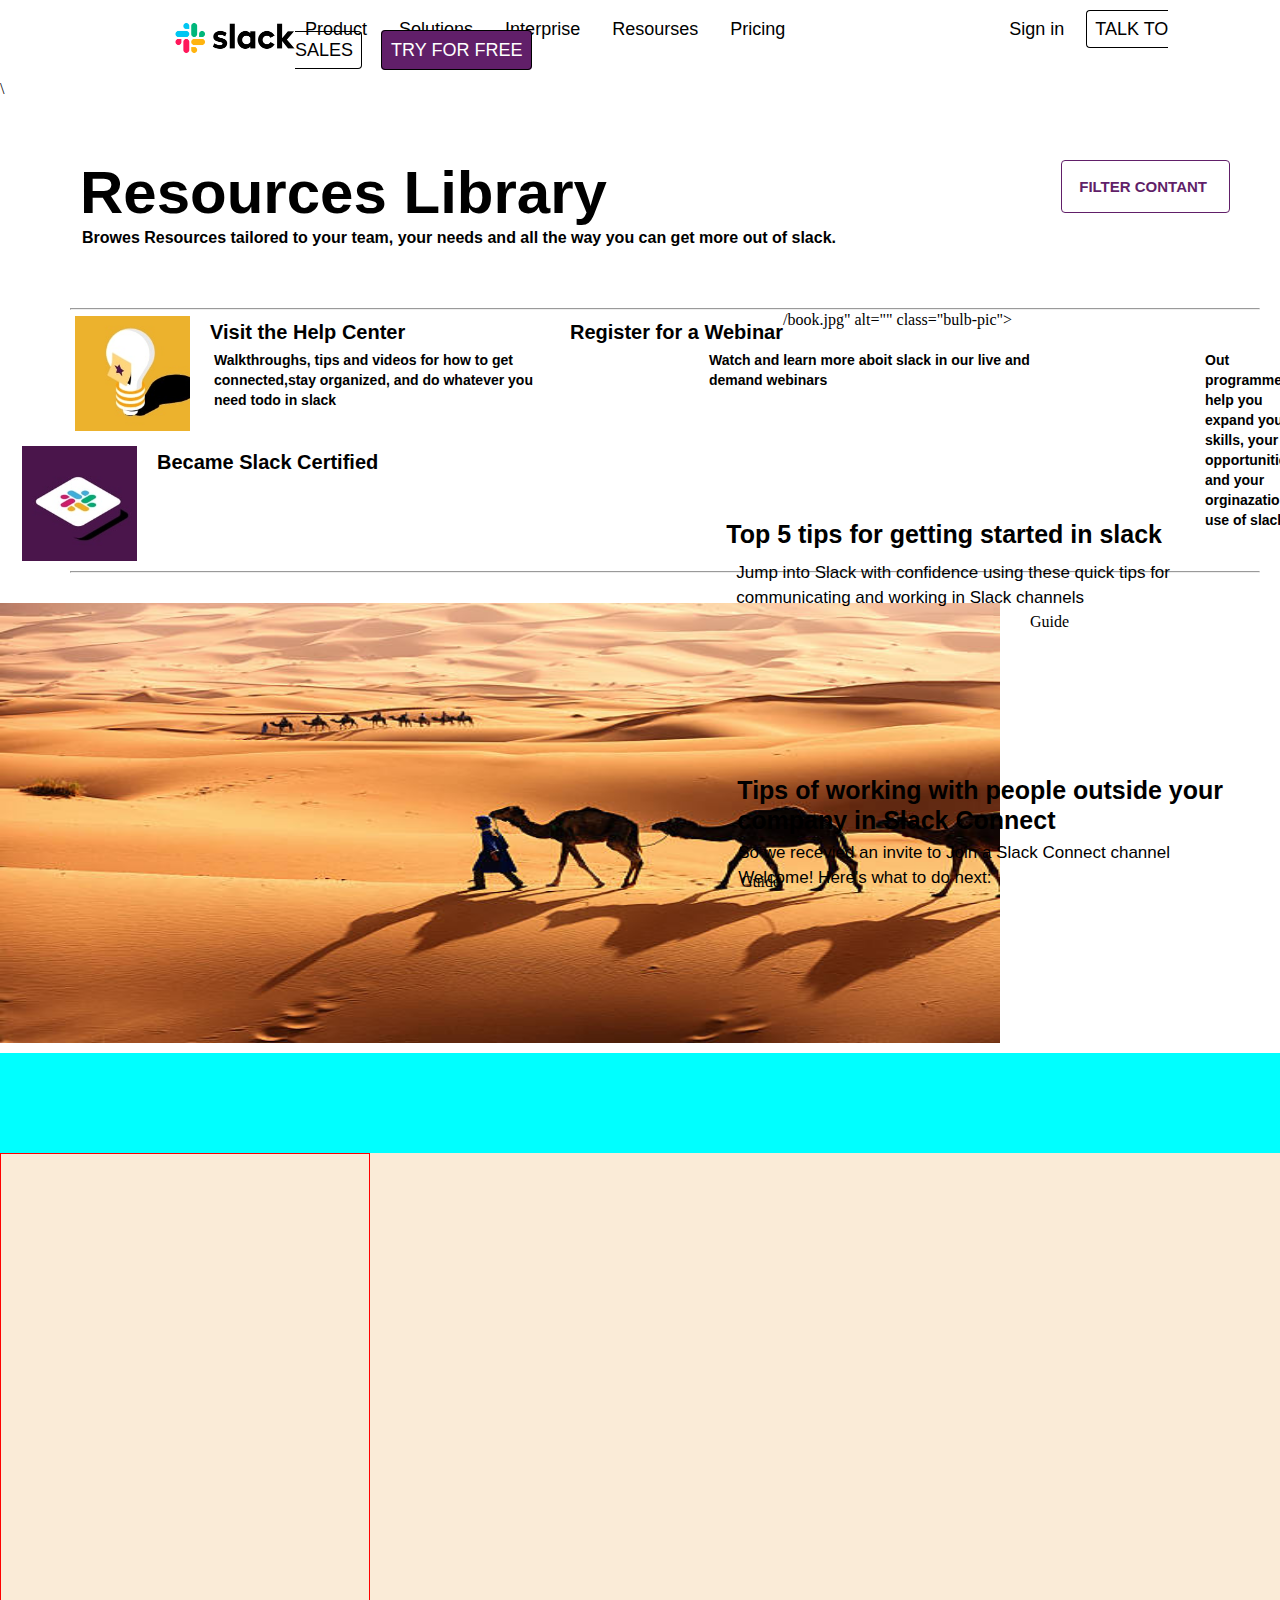
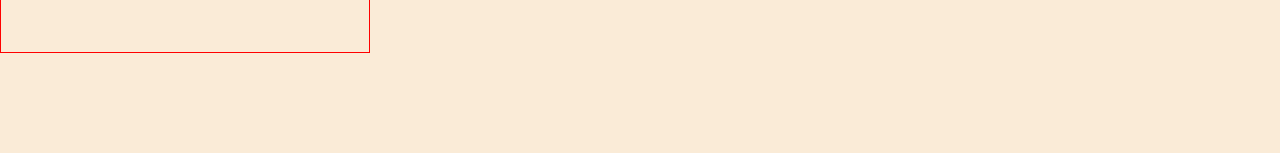
==== html/Resourcese.html @ a4df18e2 "Slack.com" ====
<!DOCTYPE html>
<head>
    <title>Resources</title>
    <link rel="stylesheet" href="../css/Resourcese.css">
</head>
<body>
    <div class="background">
        <div class="row">
            <a href="../index.html"><img src="../imags/Slack-Logo.png" alt=""></a>
            <nav class="nav-bar">
                <a href="#">Product</a>
                <a href="#">Solutions</a>
                <a href="#">Interprise</a>
                <a href="#">Resourses</a>
                <a href="#" id="pricing">Pricing</a>
                <a href="../html/Login-in.html">Sign in</a>
                <a href="#" id="talk">TALK TO SALES</a>
                <a href="#" id="free">TRY FOR FREE</a>
            </nav>
        </div> \
        <div class="library">
            <h1 id="Resources-Library">Resources Library</h1>
            <p id="Browes-Resources">Browes Resources tailored to your team, your needs and all the way you can get more out of slack.</p>
            <button class="Filter-Content">FILTER CONTANT</button>
        </div>
        <hr>
        <div class="visit-sites">
            <div class="box1">
                <img src="../imags/BUlb.jpg" alt="" class="bulb-pic">
                <h4>Visit the Help Center</h4>
                <p id="little-para">Walkthroughs, tips and videos for how to get <br> connected,stay organized, and do whatever you <br> need todo in slack</p>
            </div> /book.jpg" alt="" class="bulb-pic">
                <h4>Register for a Webinar</h4>
                <p id="little-par">Watch and learn more aboit slack in our live and <br>  demand webinars</p>
            </div>
            <div class="box3">
                <img src="../imags/certified.jpg" alt="" class="bulb-pic">
                <h4>Became Slack  Certified</h4>
                <p id="little-pa">Out programmes help you expand your skills, your <br>opportunities, and your orginazation's use of slack.</p>
            </div>
        </div>
        <hr class="hori">
        <div class="full-imag">
            <img src="../imags/Desert-evening.jpg" alt="" class="desert">
            <p class="guide">Guide</p>
            <h1 class="top">Top 5 tips for getting started in slack</h1>
            <p class="Jump-into-Slack">Jump into Slack with confidence using these quick tips for <br>communicating and working in Slack channels</p>
            <p class="guid">Guide</p>
            <h1 class="bottom">Tips of working with people outside your <br> company in Slack Connect</h1>
            <p class="slack-channel">So we recevied an invite to Join a Slack Connect channel <br> Welcome! Here's what to  do next:</p>
        </div>
        <div class="icon">
          
        </div>
        <div class="four-box">
            <div class="box4"></div>
            <div class="box5"></div>
            <div class="box6"></div>
            <div class="box7"></div>
        </div>
</body>
</html>
---- css/Resourcese.css ----
*{
    margin: 0px;
    padding: 0px;
    box-sizing: border-box;
}
@font-face {
    font-family: poppins;
    src: url(Poppins-Bold.ttf);
}
body{
    border: none;
}
/* nav-bar */
.row{
    width: 85%;
    height: 80px;
    
    margin-left: 125px;
    border-radius: 100px;
    display: flex;
    align-items: center;
    justify-content: space-between;
    color: white;
    
}
.row img{
    margin-left: 50px;
    width: 120px;
}
.row .nav-bar a{
    font-size: 18px;
    padding: 10px;
    color: black;
    text-decoration: none;
    font-family: sans-serif;
    margin-right: 8px;
}
#pricing{
    margin-right: 200px;
} 
#talk {
    border: 1px solid black;
    padding: 8px;
    margin-right: 15px;
    border-radius: 4px;
    
}
#free{
    border: 1px solid black;
    padding: 9px;
    margin-right: 15px;
    background: #611f69;
    color: white;
    margin-right: 30px;
    border-radius: 4px;
}
.library{
    width: 100%;
    height: 200px;
}   
#Resources-Library{
    font-family: Slack-Circular-Pro,"Helvetica Neue",Helvetica,"Segoe UI",Tahoma,Arial,sans-serif;
    font-size: 60px;
    padding: 60px 0px 0px 80px;
}
#Browes-Resources{
    font-family: Slack-Circular-Pro,"Helvetica Neue",Helvetica,"Segoe UI",Tahoma,Arial,sans-serif;
    padding: 2px 0px 0px 82px;
    font-weight: bold;
}
.Filter-Content{
    position: absolute;
    right: 50px;
    top: 160px;
    font-family: Slack-Circular-Pro,"Helvetica Neue",Helvetica,"Segoe UI",Tahoma,Arial,sans-serif;
    font-size: 15PX;
    color: #611f69;
    background: none;
    font-weight: bold;
    padding: 17px 22px 17px 17px;
    border-radius: 4px;
    border: 1px solid #611f69;
}
hr{
    width: 93%;
   margin: 10px 0px 0px 70px;
   color: #611f69;
}
.visit-sites{
    width: 95%;
    height: 130px;
    margin: 1px 0px 0px 70px;
}
.bulb-pic{
    width: 120px;
    padding: 5px 0px 0px 5px;
    float: left;
}
.box1{
    width: 480px;
    float: left;
    height: 130px;
    margin-left: px;
}
h4{
    float: left;
    font-family: Slack-Circular-Pro,"Helvetica Neue",Helvetica,"Segoe UI",Tahoma,Arial,sans-serif;
    padding: 10px 0px 0px 20px;
    font-size: 20px;
}
#little-para{
    position: absolute;
    top: 350px;
    left: 214px;
    font-family: Slack-Circular-Pro,"Helvetica Neue",Helvetica,"Segoe UI",Tahoma,Arial,sans-serif;
    font-size: 14px;
    line-height: 20px;
    font-weight: 550;
}
.box2{
    
    width: 480px;
    float: left;
    height: 130px;
    margin-left: 17px;
}
#little-par{
    position: absolute;
    top: 350px;
    left: 709px;
    font-family: Slack-Circular-Pro,"Helvetica Neue",Helvetica,"Segoe UI",Tahoma,Arial,sans-serif;
    font-size: 14px;
    line-height: 20px;
    font-weight: 550;
}
.box3{
    width: 480px;
    float: left;
    height: 130px;
    margin-left: 17px;
}
#little-pa{
    position: absolute;
    top: 350px;
    left: 1205px;
    font-family: Slack-Circular-Pro,"Helvetica Neue",Helvetica,"Segoe UI",Tahoma,Arial,sans-serif;
    font-size: 14px;
    line-height: 20px;
    font-weight: 550;
}
.hori{
    width: 93%;
    margin: 10px 0px 0px 70px;
    color: #611f69;
}
.full-imag{
    width: 100%;
    height: 480px;
    
}
.desert{
    width: 1000px;
    height: 470px;
    padding-top: 30px;
    float: left;
}
.guide{
    float: left;
    padding: 40px 30px;
}
.top{
    font-family: Slack-Circular-Pro,"Helvetica Neue",Helvetica,"Segoe UI",Tahoma,Arial,sans-serif;
    font-size: 25px;
    position: absolute;
    top: 520px;
    right: 118px;
}
.Jump-into-Slack{
    font-family: Slack-Circular-Pro,"Helvetica Neue",Helvetica,"Segoe UI",Tahoma,Arial,sans-serif;
    position: absolute;
    top: 560px;
    right: 110px;
    line-height: 25px;
    font-size: 17px;
}
.guid{
 position: absolute;
 right: 500px;
 padding-top: 300px;
}
.bottom{
    font-family: Slack-Circular-Pro,"Helvetica Neue",Helvetica,"Segoe UI",Tahoma,Arial,sans-serif;
    font-size: 25px;
    position: absolute;
    top: 775px;
    right: 57px;
    line-height: 30px;
}
.slack-channel{
    font-family: Slack-Circular-Pro,"Helvetica Neue",Helvetica,"Segoe UI",Tahoma,Arial,sans-serif;
    position: absolute;
    top: 840px;
    right: 110px;
    line-height: 25px;
    font-size: 17px;
}
.icon{
    width: 100%;
    height: 100px;
    background-color: aqua;
}
.four-box{
    width: 100%;
    height: 600px;
    background-color: antiquewhite;
}
.box4{
    width: 370px;
    height: 500px;
    border: 1px solid red;
}
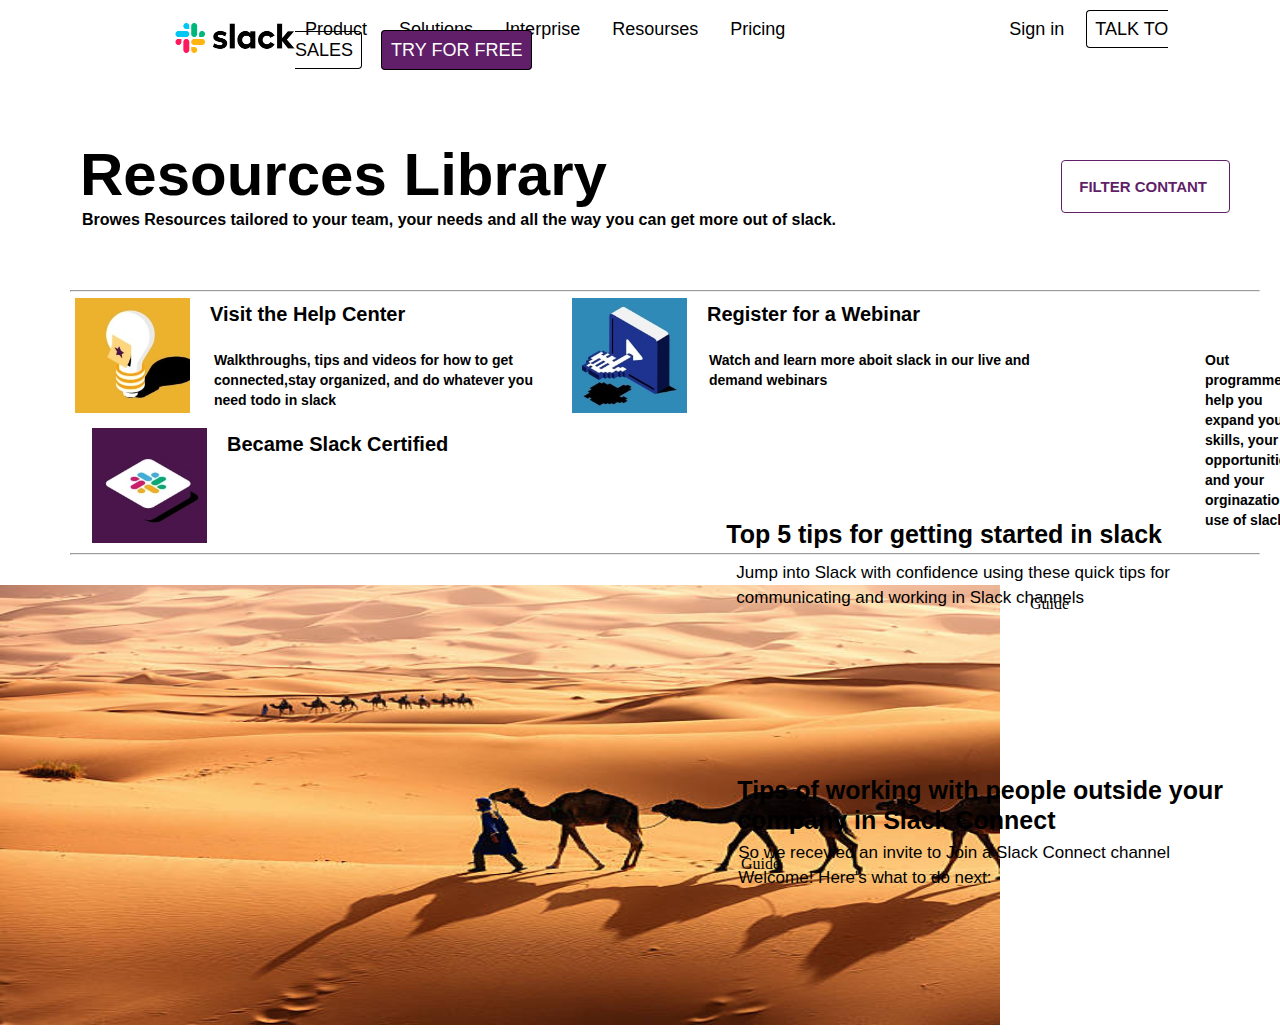
==== commit 261071d7: "slack" ====
--- a/html/Resourcese.html
+++ b/html/Resourcese.html
@@ -17,7 +17,7 @@
                 <a href="#" id="talk">TALK TO SALES</a>
                 <a href="#" id="free">TRY FOR FREE</a>
             </nav>
-        </div> \
+        </div> 
         <div class="library">
             <h1 id="Resources-Library">Resources Library</h1>
             <p id="Browes-Resources">Browes Resources tailored to your team, your needs and all the way you can get more out of slack.</p>
@@ -29,7 +29,9 @@
                 <img src="../imags/BUlb.jpg" alt="" class="bulb-pic">
                 <h4>Visit the Help Center</h4>
                 <p id="little-para">Walkthroughs, tips and videos for how to get <br> connected,stay organized, and do whatever you <br> need todo in slack</p>
-            </div> /book.jpg" alt="" class="bulb-pic">
+            </div> 
+               <div class="box2">
+                   <img src="../imags/book.jpg" alt="" class="bulb-pic">
                 <h4>Register for a Webinar</h4>
                 <p id="little-par">Watch and learn more aboit slack in our live and <br>  demand webinars</p>
             </div>
@@ -52,11 +54,6 @@
         <div class="icon">
           
         </div>
-        <div class="four-box">
-            <div class="box4"></div>
-            <div class="box5"></div>
-            <div class="box6"></div>
-            <div class="box7"></div>
-        </div>
+        
 </body>
 </html>--- a/css/Resourcese.css
+++ b/css/Resourcese.css
@@ -204,18 +204,3 @@
     line-height: 25px;
     font-size: 17px;
 }
-.icon{
-    width: 100%;
-    height: 100px;
-    background-color: aqua;
-}
-.four-box{
-    width: 100%;
-    height: 600px;
-    background-color: antiquewhite;
-}
-.box4{
-    width: 370px;
-    height: 500px;
-    border: 1px solid red;
-}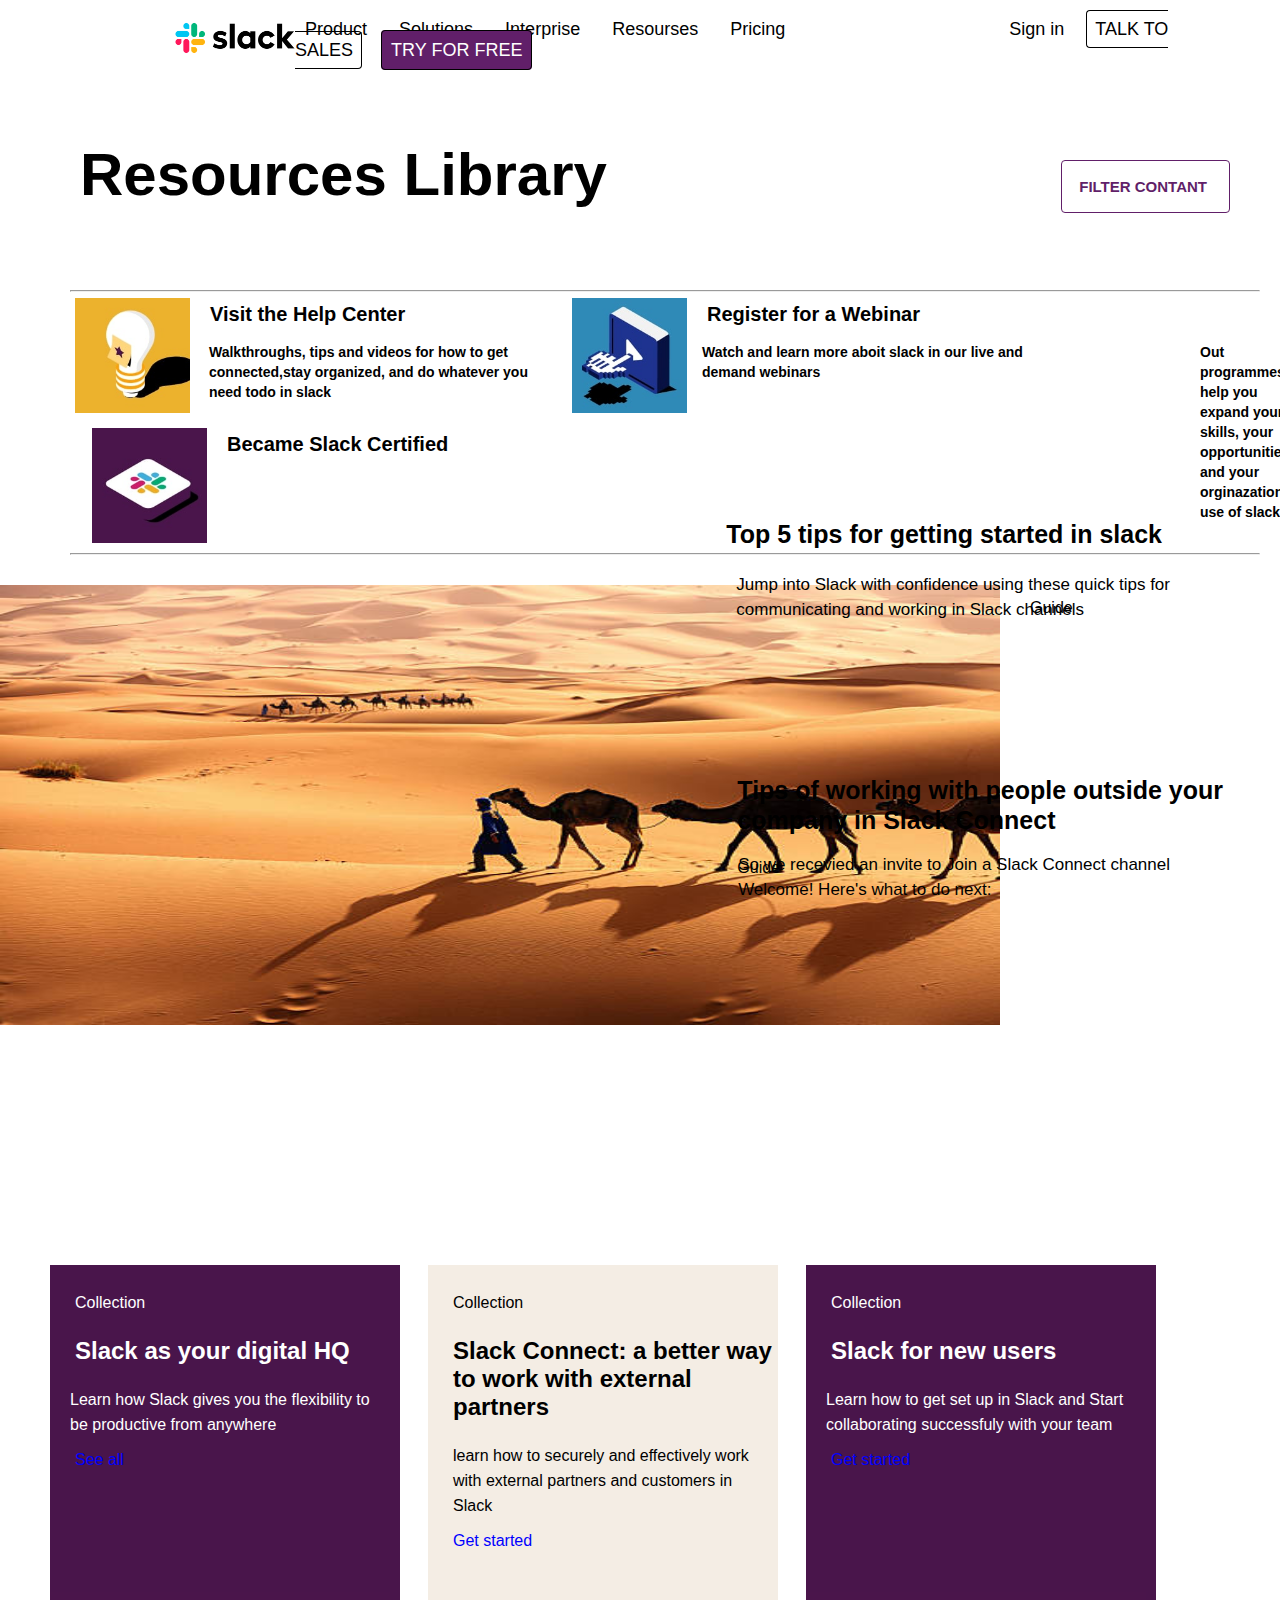
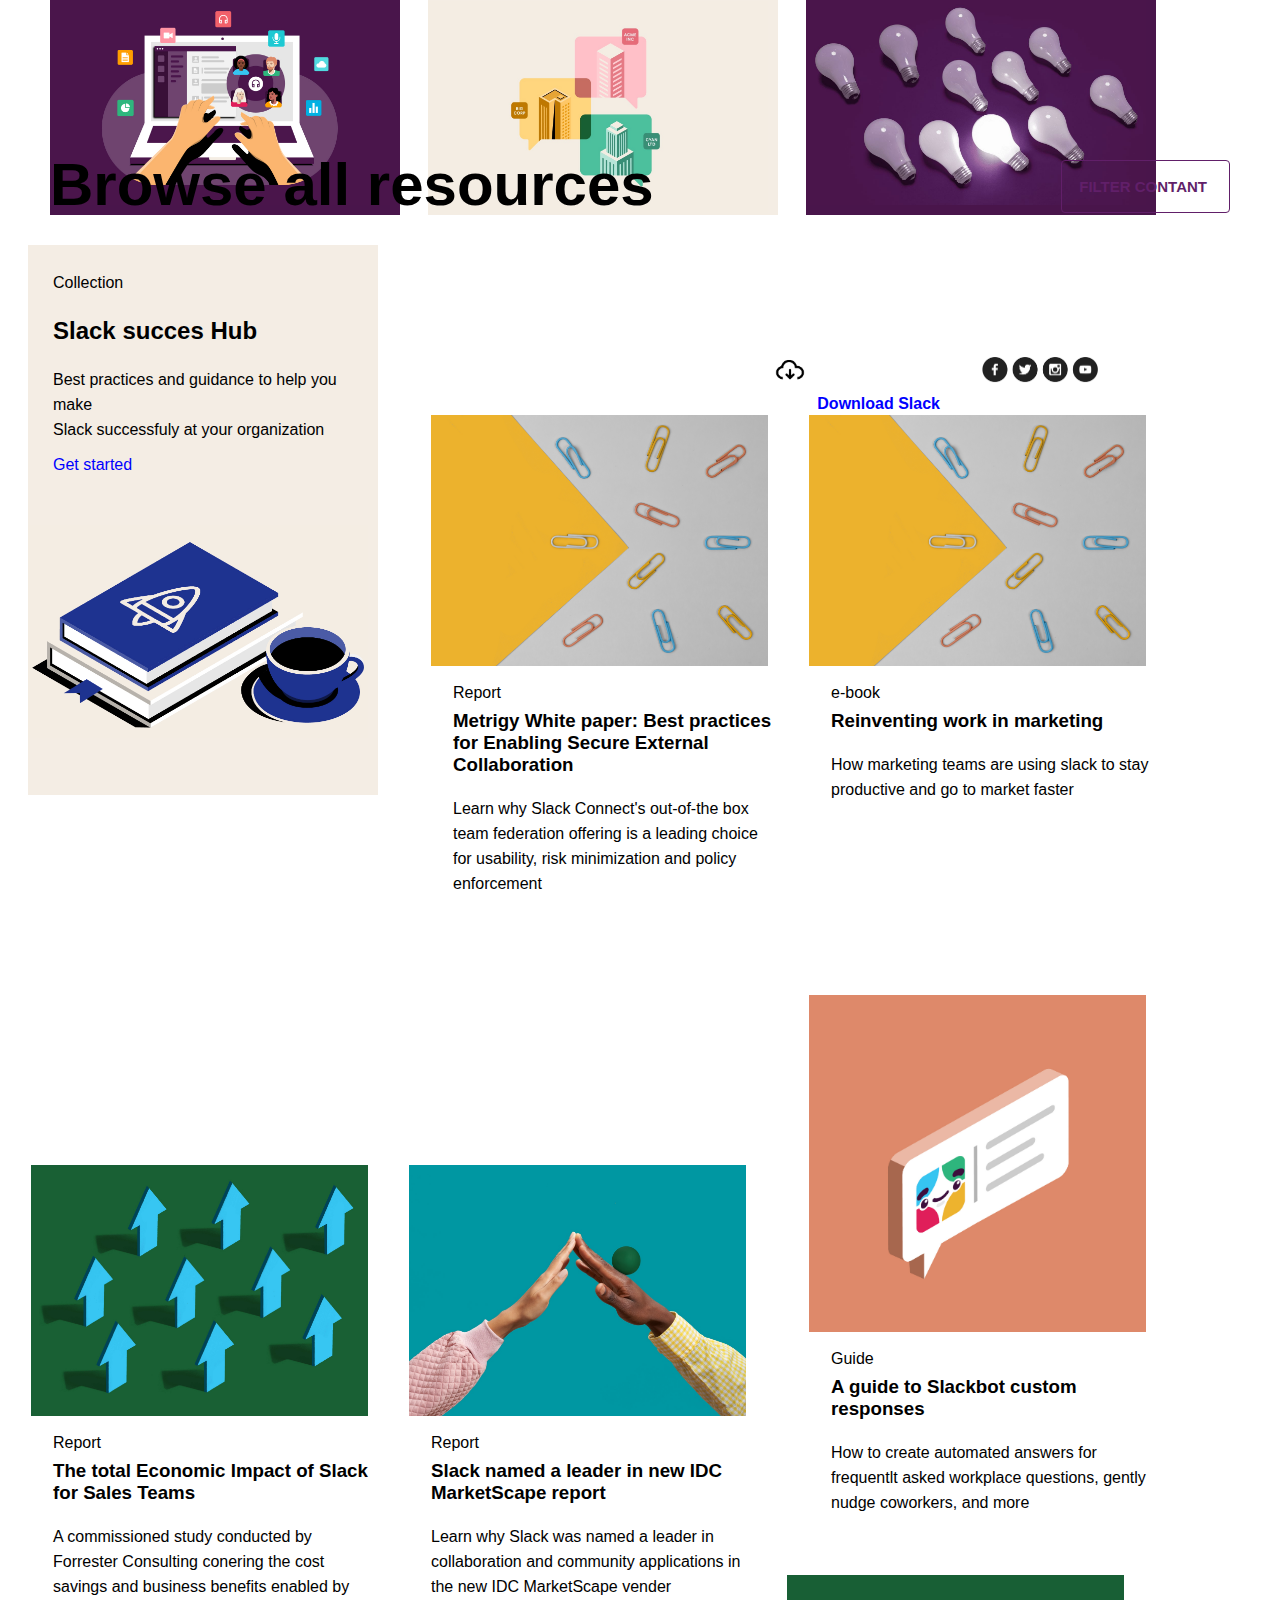
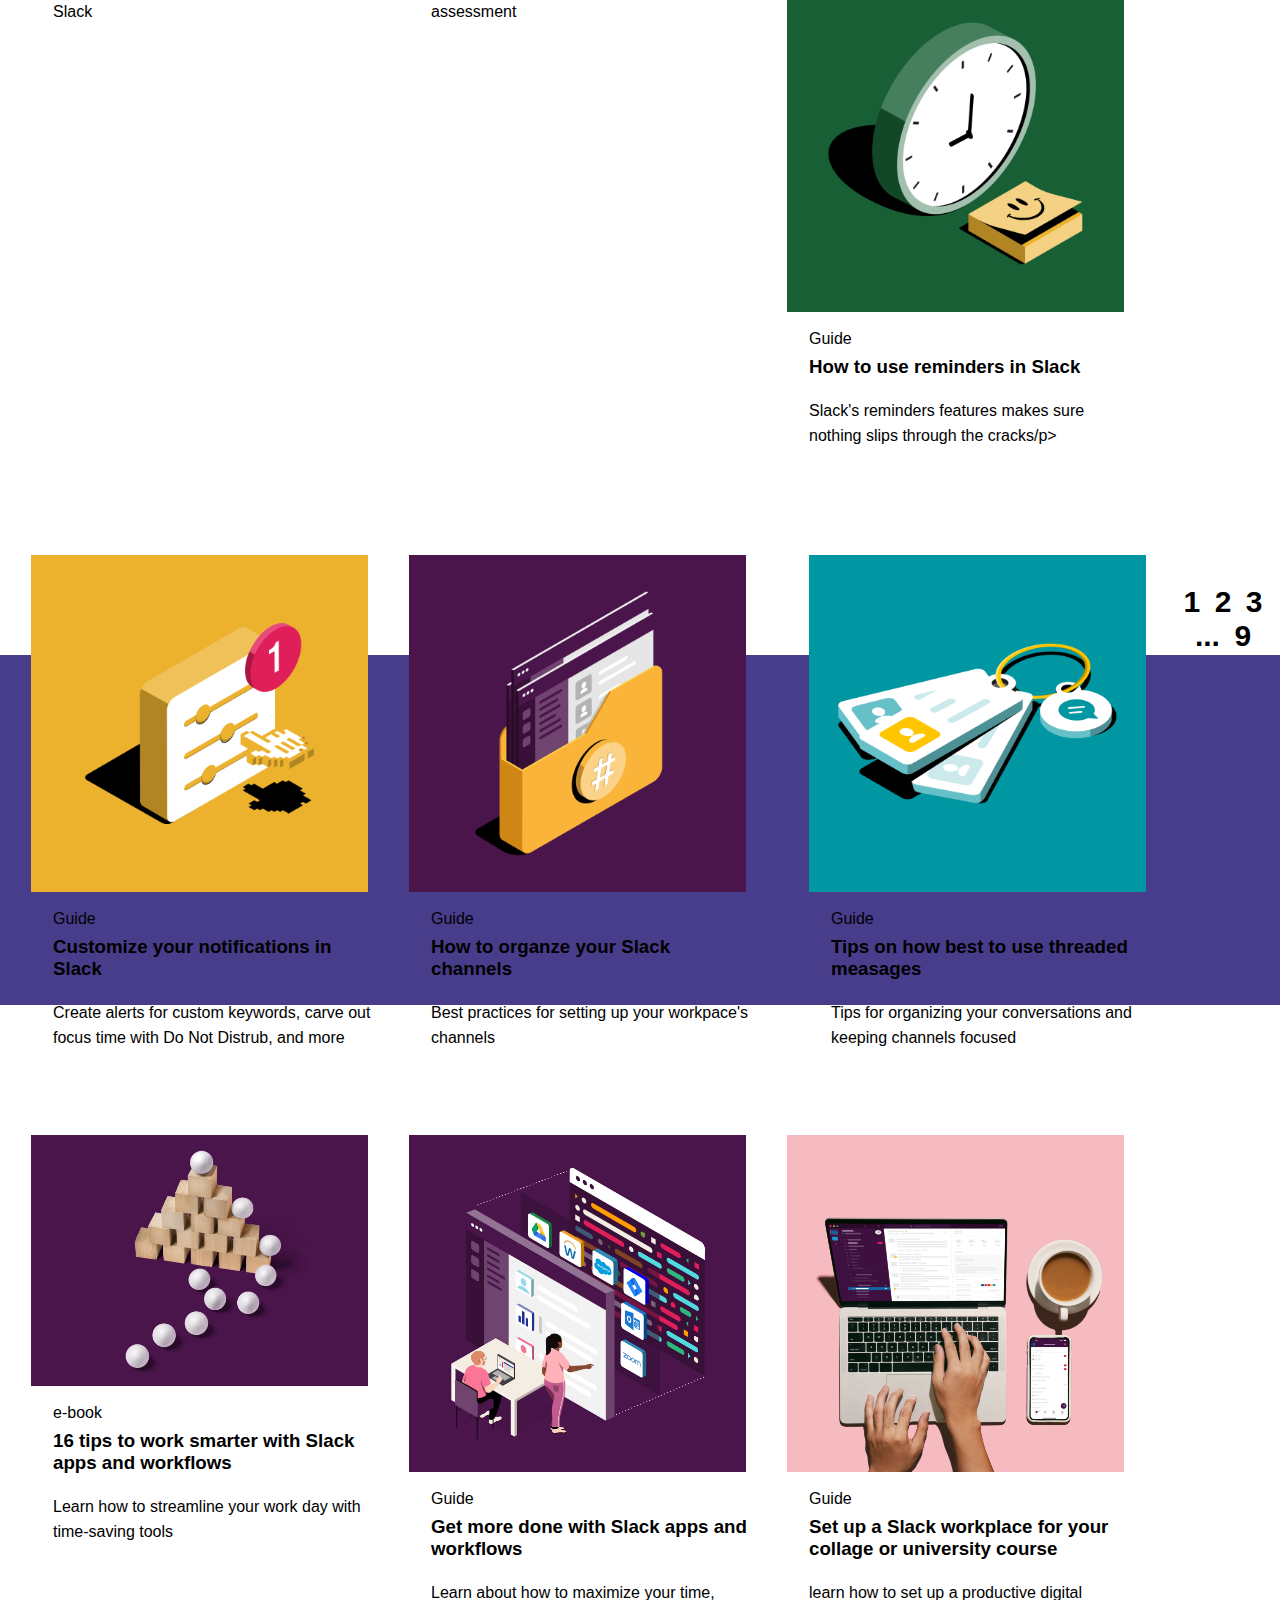
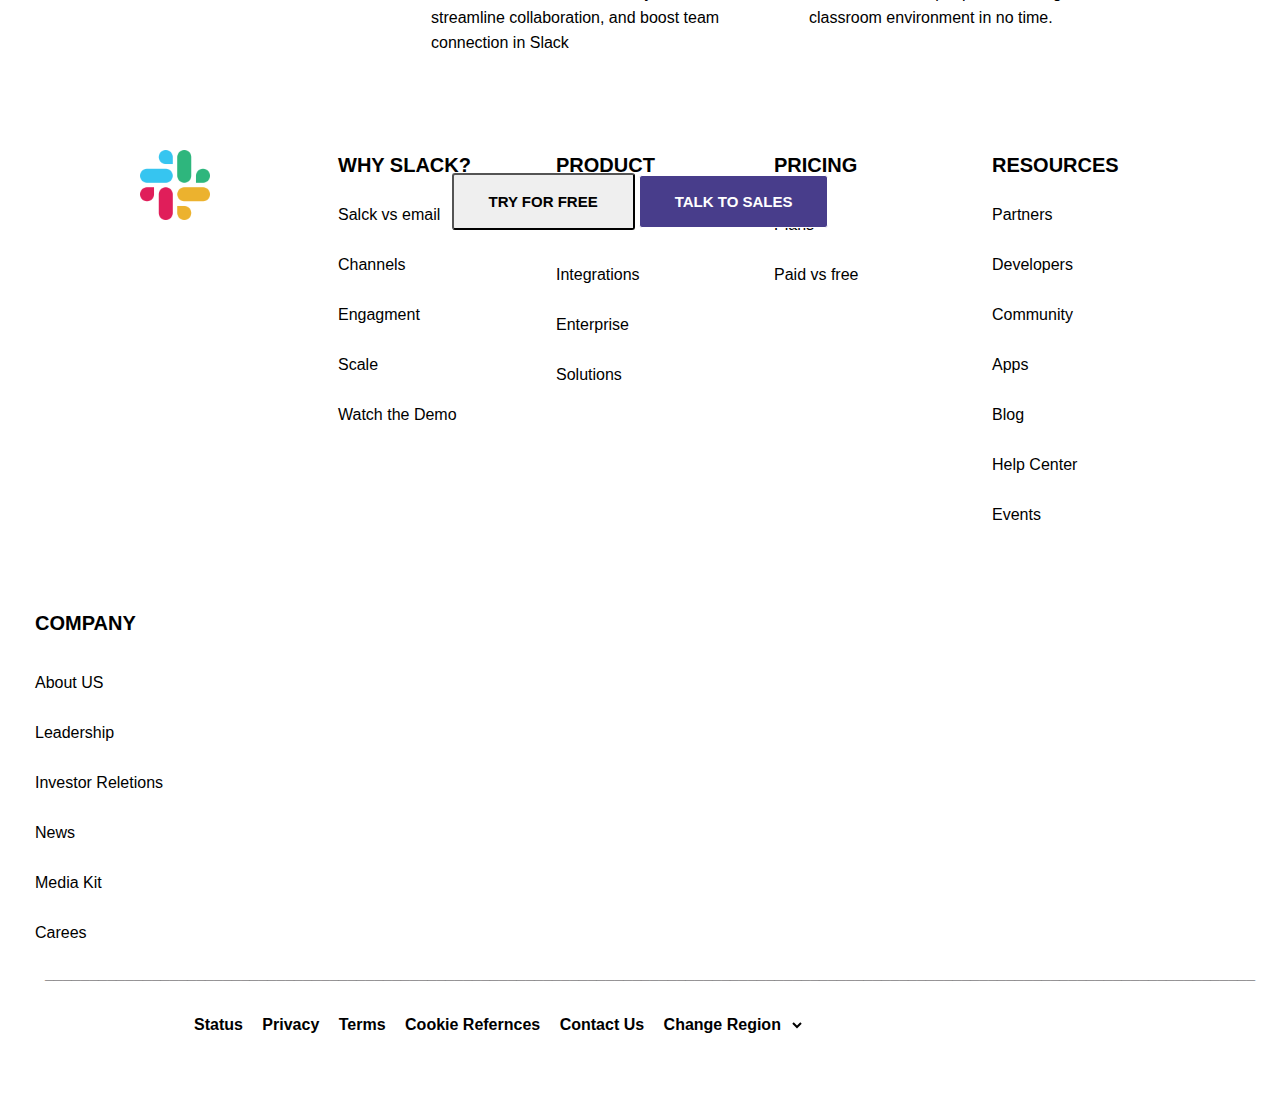
==== commit a1eb7c22: "Slack" ====
--- a/html/Resourcese.html
+++ b/html/Resourcese.html
@@ -8,16 +8,16 @@
         <div class="row">
             <a href="../index.html"><img src="../imags/Slack-Logo.png" alt=""></a>
             <nav class="nav-bar">
-                <a href="#">Product</a>
-                <a href="#">Solutions</a>
-                <a href="#">Interprise</a>
-                <a href="#">Resourses</a>
+                <a href="#" class="product">Product</a>
+                <a href="./solution.html" class="solutions">Solutions</a>
+                <a href="#" class="interprise">Interprise</a>
+                <a href="./Resourcese.html" class="resources">Resourses</a>
                 <a href="#" id="pricing">Pricing</a>
-                <a href="../html/Login-in.html">Sign in</a>
-                <a href="#" id="talk">TALK TO SALES</a>
+                <a href="../html/Login-in.html" class="sign-in">Sign in</a>
+                <a href="./talk-into-free.html" id="talk">TALK TO SALES</a>
                 <a href="#" id="free">TRY FOR FREE</a>
             </nav>
-        </div> 
+    </div> 
         <div class="library">
             <h1 id="Resources-Library">Resources Library</h1>
             <p id="Browes-Resources">Browes Resources tailored to your team, your needs and all the way you can get more out of slack.</p>
@@ -25,17 +25,17 @@
         </div>
         <hr>
         <div class="visit-sites">
-            <div class="box1">
+            <div class="box01">
                 <img src="../imags/BUlb.jpg" alt="" class="bulb-pic">
                 <h4>Visit the Help Center</h4>
                 <p id="little-para">Walkthroughs, tips and videos for how to get <br> connected,stay organized, and do whatever you <br> need todo in slack</p>
             </div> 
-               <div class="box2">
+               <div class="box02">
                    <img src="../imags/book.jpg" alt="" class="bulb-pic">
                 <h4>Register for a Webinar</h4>
                 <p id="little-par">Watch and learn more aboit slack in our live and <br>  demand webinars</p>
             </div>
-            <div class="box3">
+            <div class="box03">
                 <img src="../imags/certified.jpg" alt="" class="bulb-pic">
                 <h4>Became Slack  Certified</h4>
                 <p id="little-pa">Out programmes help you expand your skills, your <br>opportunities, and your orginazation's use of slack.</p>
@@ -44,16 +44,234 @@
         <hr class="hori">
         <div class="full-imag">
             <img src="../imags/Desert-evening.jpg" alt="" class="desert">
-            <p class="guide">Guide</p>
+            <p class="guid">Guide</p>
             <h1 class="top">Top 5 tips for getting started in slack</h1>
             <p class="Jump-into-Slack">Jump into Slack with confidence using these quick tips for <br>communicating and working in Slack channels</p>
-            <p class="guid">Guide</p>
+            <p class="gui">Guide</p>
             <h1 class="bottom">Tips of working with people outside your <br> company in Slack Connect</h1>
             <p class="slack-channel">So we recevied an invite to Join a Slack Connect channel <br> Welcome! Here's what to  do next:</p>
         </div>
-        <div class="icon">
-          
-        </div>
+        <div class="main">
+            <div class="box1">
+                <p class="collection">Collection</p>
+                <h2>Slack as your digital HQ</h2>
+                <p >Learn how Slack gives you the flexibility to <br> be productive from anywhere</p>
+                <p class="see-all">See all</p>
+                <div class="image">
+                    <img src="../imags/hero-collection-digital-hq@2x.jpg" alt="">
+                </div>
+            </div>
+            <div class="box2">
+                <p class="collectio">Collection</p>
+                <h2 class="h3">Slack Connect: a better way to work with external partners</h2>
+                <p class="learn">learn how to securely and effectively work with external partners and customers in <br> Slack</p>
+                <p class="see-all">Get started</p>
+                <div class="imags">
+                    <img src="../imags/RL-Collections-Slack-Connect-Hero@2x.jpg" alt="">
+                </div>
+            </div>
+            <div class="box3">
+                <p class="collection">Collection</p>
+                <h2>Slack for new users</h2>
+                <p >Learn how to get set up in Slack and Start <br> collaborating successfuly with your team</p>
+                <p class="see-all">Get started</p>
+                <div class="image">
+                    <img src="../imags/new-to-slack-collections-hero@2x.jpg" alt="">
+                </div>
+            </div>
+            <div class="box4">
+                <p class="collectio">Collection</p>
+                <h2 class="h3">Slack succes Hub</h2>
+                <p class="learn">Best practices and guidance to help you make <br>Slack successfuly at your organization</p>
+                <p class="see-all">Get started</p>
+                <div class="imags">
+                    <img src="../imags/resource-col-adoption@2x.jpg" alt="">
+                </div>
+            </div>
+            <h1 class="all">Browse all resources</h1>
+            <button class="button">FILTER CONTANT</button>
+            <div class="box5">
+                <div class="img">
+                    <img src="../imags/metrigy-hero-670x500@2x.jpg" alt="">
+                </div>
+                    <p class="report">Report</p>
+                    <h3 class="white-paper">Metrigy White paper: Best practices for Enabling Secure External Collaboration</h3>
+                    <p class="choice">Learn why Slack Connect's out-of-the box team federation offering is a leading choice for usability, risk minimization and policy enforcement</p>
+    
+               
+            </div>
+            <div class="box6">
+    
+                <div class="img">
+                    <img src="../imags/metrigy-hero-670x500@2x.jpg" alt="">
+                </div>
+                    <p class="report">e-book</p>
+                    <h3 class="white-paper">Reinventing work in marketing</h3>
+                    <p class="choice">How marketing teams are using slack to stay productive and go to market faster</p>
+    
+               
+            </div>
+            <div class="box7">
+                <div class="img">
+                    <img src="../imags/tei-report-hero-670x500@2x.jpg" alt="">
+                </div>
+                    <p class="report">Report</p>
+                    <h3 class="white-paper">The total Economic Impact of Slack for Sales Teams</h3>
+                    <p class="choice">A commissioned study conducted by Forrester Consulting conering the cost savings and business benefits enabled by Slack</p>
+    
+            </div>
+            <div class="box8">
+                <div class="img">
+                <img src="../imags/collab-ball-670x500@2x.jpg" alt="">
+                </div>
+                    <p class="report">Report</p>
+                    <h3 class="white-paper">Slack named a leader in new IDC MarketScape report</h3>
+                    <p class="choice">Learn why Slack was named a leader in collaboration and community applications in the new IDC MarketScape vender assessment</p>
+            </div>
+            <div class="box9">
+                <div class="img">
+                    <img src="../imags/EDU-Slackbot-hero@2x-1.jpg" alt="">
+                    </div>
+                        <p class="report">Guide</p>
+                        <h3 class="white-paper">A guide to Slackbot  custom responses</h3>
+                        <p class="choice">How to create automated answers for frequentlt asked workplace questions, gently nudge coworkers, and more</p>
+            </div>
+            <div class="box10">
+                <div class="img">
+                    <img src="../imags/watch.jpg" alt="">
+                    </div>
+                        <p class="report">Guide</p>
+                        <h3 class="white-paper">How to use reminders in Slack</h3>
+                        <p class="choice">Slack's reminders features makes sure nothing slips through the cracks/p>
+            </div>
+            <div class="box11">
+                <div class="img">
+                    <img src="../imags/one-number.jpg" alt="">
+                    </div>
+                        <p class="report">Guide</p>
+                        <h3 class="white-paper">Customize your notifications in Slack</h3>
+                        <p class="choice">Create alerts for custom keywords, carve out focus time with Do Not Distrub, and more</p>
+            </div>
+            <div class="box12">
+                <div class="img">
+                    <img src="../imags/office-bag.jpg" alt="">
+                    </div>
+                        <p class="report">Guide</p>
+                        <h3 class="white-paper">How to organze your Slack channels</h3>
+                        <p class="choice">Best practices for setting up your workpace's channels</p>
+            </div>
+            <div class="box13">
+                <div class="img">
+                    <img src="../imags/three-key.jpg" alt="">
+                    </div>
+                        <p class="report">Guide</p>
+                        <h3 class="white-paper">Tips on how best to use threaded measages</h3>
+                        <p class="choice">Tips for organizing your conversations and keeping channels focused</p>
+            </div>
+            <div class="box14">
+                <div class="img">
+                    <img src="../imags/platform.jpg" alt="">
+                    </div>
+                        <p class="report">e-book</p>
+                        <h3 class="white-paper">16 tips to work smarter with Slack apps and workflows</h3>
+                        <p class="choice">Learn how to streamline your work day with time-saving tools</p>
+            </div>
+            <div class="box15">
+                <div class="img">
+                <img src="../imags/icon.jpg" alt="">
+                    </div>
+                        <p class="report">Guide</p>
+                        <h3 class="white-paper">Get more done with Slack apps and workflows</h3>
+                        <p class="choice">Learn about how to maximize your time, streamline collaboration, and boost team connection in Slack</p>
+            </div>
+            <div class="box16">
+                <div class="img">
+                    <img src="../imags/laptop.jpg" alt="">
+                        </div>
+                            <p class="report">Guide</p>
+                            <h3 class="white-paper">Set up a Slack workplace for your collage or university course</h3>
+                            <p class="choice">learn how to set up a productive digital classroom environment in no time.</p>
+            </div>
+        </div> 
+        <div class="number">
+            <a href="#">
+                <span class="one-two">1</span>
+            <span class="one-two">2</span>
+            <span class="one-two">3</span>
+            <span class="one-two">...</span>
+            <span class="one-two">9</span>
+            </a>
+            
+        </div>
+        <!-------------fOOTER-->
+    <div class="bg-color">
+        <h1 class="digital">Welcome to your new digital HQ</h1>
+        <button id="try-for-free">TRY FOR FREE</button>
+        <button id="try-for-fre">TALK TO SALES</button>
+    </div>
+    <div class="bottom-footer">
+        <div class="box20">
+             <img src="../imags/icon_slack_hash_colored.png" alt="">
+        </div>
+        <div class="box21">
+            <h4 id="why-slack"> WHY SLACK?</h4>
+            <a href="#" class="slack-vs-email">Salck vs email</a>
+            <a href="#" class="slack-vs-email">Channels</a><br>
+            <a href="#" class="slack-vs-email">Engagment</a><br>
+            <a href="#" class="slack-vs-email">Scale</a><br>
+            <a href="#" class="slack-vs-email">Watch the Demo</a>            
+        </div>
+        <div class="box22">
+            <h4 id="why-slack"> PRODUCT</h4><br><br>
+            <a href="#" class="slack-vs-email">features</a><br>
+            <a href="#" class="slack-vs-email">Integrations</a><br>
+            <a href="#" class="slack-vs-email">Enterprise</a><br>
+            <a href="#" class="slack-vs-email">Solutions</a>    
+        </div>
+        <div class="box23">
+            <h4 id="why-slack"> PRICING</h4><br><br>
+            <a href="#" class="slack-vs-email">Plans</a><br>
+            <a href="#" class="slack-vs-email">Paid vs free</a>  <br>  
+        </div>
+        <div class="box24">
+            <h4 id="why-slack"> RESOURCES</h4>
+            <a href="#" class="slack-vs-email">Partners</a><br>
+            <a href="#" class="slack-vs-email">Developers</a><br>
+            <a href="#" class="slack-vs-email">Community</a><br>
+            <a href="#" class="slack-vs-email">Apps</a>  <br>
+            <a href="#" class="slack-vs-email">Blog</a><br>
+            <a href="#" class="slack-vs-email">Help Center</a><br>
+            <a href="#" class="slack-vs-email">Events</a>    
+        </div>
+        <div class="box25">
+            <h4 id="why-slack"> COMPANY</h4><br><br>
+            <a href="#" class="slack-vs-email">About US</a><br>
+            <a href="#" class="slack-vs-email">Leadership</a>  <br>
+            <a href="#" class="slack-vs-email">Investor Reletions</a><br>
+            <a href="#" class="slack-vs-email">News</a><br>
+            <a href="#" class="slack-vs-email">Media Kit</a><br>
+            <a href="#" class="slack-vs-email">Carees</a>    
+        </div>
+    </div>
+    
         
+        <p id="line">________________________________________________________________________________________________________________________________________</p>
+    
+    <div class="contact-us">
+       
+        <a href="#" class="some-contact">Status</a>
+        <a href="#" class="privacy">Privacy</a>
+        <a href="#" class="terms">Terms</a>
+        <a href="#" class="cookie">Cookie Refernces</a>
+        <a href="#" class="us">Contact Us</a>
+        <a href="#" class="change">Change Region
+            <select name="#" id="#" class="select"></select>
+        </a>
+        <img src="../imags/cloud.png" alt="" class="cloud">
+            <span id="download-slack">Download Slack</span>
+            <img src="../imags/NEW_SOCIAL_BUTTONS_.png" alt="" class="twiter">
+            <p class="all-rights">@2022 Slack Technologies, LLC, a Salesforce company. All rights reserved. various trademarks held by thier respective owners</p>
+    </div>
+
 </body>
 </html>--- a/css/Resourcese.css
+++ b/css/Resourcese.css
@@ -35,9 +35,105 @@
     font-family: sans-serif;
     margin-right: 8px;
 }
+.product:after{
+    content: "";
+    position: absolute;
+    background-color: #ff3c78;
+    height: 3px;
+    width: 0px;
+    left: 335px;
+    top: 50px;
+    transition: 0.3s;
+}
+.product:hover{
+ color: indigo;
+}
+.product:hover::after{
+ width: 65px;
+}
+.solutions:after{
+   content: "";
+   position: absolute;
+   background-color: #ff3c78;
+   height: 3px;
+   width: 0px;
+   left: 430px;
+   top: 50px;
+   transition: 0.3s;
+}
+.solutions:hover{
+ color: indigo;
+}
+.solutions:hover::after{
+ width: 75px;
+}
+.interprise::after{
+   content: "";
+   position: absolute;
+   background-color: #ff3c78;
+   height: 3px;
+   width: 0px;
+   left: 535px;
+   top: 50px;
+   transition: 0.3s;
+}
+.interprise:hover{
+ color: indigo;
+}
+.interprise:hover::after{
+ width: 80px;
+}
+.resources::after{
+ content: "";
+   position: absolute;
+   background-color: #ff3c78;
+   height: 3px;
+   width: 0px;
+   left: 643px;
+   top: 50px;
+   transition: 0.3s;
+}
+.resources:hover{
+ color: indigo;
+}
+.resources:hover::after{
+ width: 85px;
+}
 #pricing{
     margin-right: 200px;
 } 
+#pricing::after{
+    content: "";
+      position: absolute;
+      background-color: #ff3c78;
+      height: 3px;
+      width: 0px;
+      left: 760px;
+      top: 50px;
+      transition: 0.3s;
+}
+#pricing:hover{
+    color: indigo;
+}
+#pricing:hover::after{
+    width: 60px;
+}
+.sign-in::after{
+    content: "";
+      position: absolute;
+      background-color: #ff3c78;
+      height: 3px;
+      width: 0px;
+      left: 1045px;
+      top: 50px;
+      transition: 0.3s;
+}
+.sign-in:hover{
+    color: indigo;
+}
+.sign-in:hover::after{
+    width: 55px;
+}
 #talk {
     border: 1px solid black;
     padding: 8px;
@@ -96,7 +192,7 @@
     padding: 5px 0px 0px 5px;
     float: left;
 }
-.box1{
+.box01{
     width: 480px;
     float: left;
     height: 130px;
@@ -110,14 +206,15 @@
 }
 #little-para{
     position: absolute;
-    top: 350px;
-    left: 214px;
+    top: 320px;
+    left: 189px;
     font-family: Slack-Circular-Pro,"Helvetica Neue",Helvetica,"Segoe UI",Tahoma,Arial,sans-serif;
     font-size: 14px;
     line-height: 20px;
     font-weight: 550;
-}
-.box2{
+    color: black;
+}
+.box02{
     
     width: 480px;
     float: left;
@@ -126,14 +223,15 @@
 }
 #little-par{
     position: absolute;
-    top: 350px;
-    left: 709px;
+    top: 320px;
+    left: 682px;
     font-family: Slack-Circular-Pro,"Helvetica Neue",Helvetica,"Segoe UI",Tahoma,Arial,sans-serif;
     font-size: 14px;
     line-height: 20px;
     font-weight: 550;
-}
-.box3{
+    color: black;
+}
+.box03{
     width: 480px;
     float: left;
     height: 130px;
@@ -141,12 +239,13 @@
 }
 #little-pa{
     position: absolute;
-    top: 350px;
-    left: 1205px;
+    top: 320px;
+    left: 1180px;
     font-family: Slack-Circular-Pro,"Helvetica Neue",Helvetica,"Segoe UI",Tahoma,Arial,sans-serif;
     font-size: 14px;
     line-height: 20px;
     font-weight: 550;
+    color: black;
 }
 .hori{
     width: 93%;
@@ -164,9 +263,10 @@
     padding-top: 30px;
     float: left;
 }
-.guide{
+.guid{
     float: left;
     padding: 40px 30px;
+    color: black
 }
 .top{
     font-family: Slack-Circular-Pro,"Helvetica Neue",Helvetica,"Segoe UI",Tahoma,Arial,sans-serif;
@@ -174,19 +274,22 @@
     position: absolute;
     top: 520px;
     right: 118px;
+    color: black;
 }
 .Jump-into-Slack{
     font-family: Slack-Circular-Pro,"Helvetica Neue",Helvetica,"Segoe UI",Tahoma,Arial,sans-serif;
     position: absolute;
-    top: 560px;
+    top: 550px;
     right: 110px;
     line-height: 25px;
     font-size: 17px;
-}
-.guid{
+    color: black;
+}
+.gui{
  position: absolute;
  right: 500px;
  padding-top: 300px;
+ color: black;
 }
 .bottom{
     font-family: Slack-Circular-Pro,"Helvetica Neue",Helvetica,"Segoe UI",Tahoma,Arial,sans-serif;
@@ -199,8 +302,454 @@
 .slack-channel{
     font-family: Slack-Circular-Pro,"Helvetica Neue",Helvetica,"Segoe UI",Tahoma,Arial,sans-serif;
     position: absolute;
-    top: 840px;
+    top: 830px;
     right: 110px;
     line-height: 25px;
     font-size: 17px;
-}
+    color: black;
+}
+/* card-backgrounds */
+.main{
+    width: 100%;
+    height: 2500px;
+    /* background: green; */
+    margin-top: 200px;
+}
+/* cards */
+.box1{
+    width: 350px ;
+    height: 550px;
+    /* border: 1px solid red; */
+    float: left;
+    margin-left: 50px;
+    margin-top: 30px;
+    background-color: #49154b;
+}
+.collection{
+    padding: 25px 0px 0px 25px;
+    color: #fff;
+    font-family: sans-serif;
+}
+h2{
+    font-family: sans-serif;
+    color: #fff;
+    padding: 22px 0px 0px 25px;
+}
+p{
+    color: #fff;
+    font-family: sans-serif;
+    padding: 22px 0px 0px 25px;
+    line-height: 25px;
+}
+.image img{
+    width: 340px;
+    padding-top: 120px;
+}
+.see-all{
+    padding: 10px 0px 0px 25px; 
+    
+    font-family: sans-serif;
+    color: blue;
+}
+/* box2 */
+.box2{
+    width: 350px ;
+    height: 550px;
+    /* border: 1px solid red; */
+    float: left;
+    margin-left: 28px;
+    margin-top: 30px;
+    background-color: #f4ede4;
+}
+.collectio{
+    padding: 25px 0px 0px 25px;
+    color: black;
+    font-family: sans-serif;
+}
+.h3{
+    font-family: sans-serif;
+    color: black;
+    padding: 22px 0px 0px 25px;
+}
+.learn{
+    color: black;
+    font-family: sans-serif;
+    padding: 22px 0px 0px 25px;
+    line-height: 25px;
+}
+.imags img{
+    width: 340px;
+    padding-top: 48px;
+}
+/* box3 */
+.box3{
+    width: 350px ;
+    height: 550px;
+    /* border: 1px solid red; */
+    float: left;
+    margin-left: 28px;
+    margin-top: 30px;
+    background-color: #49154b;
+}
+.box4{
+    width: 350px ;
+    height: 550px;
+    /* border: 1px solid red; */
+    float: left;
+    margin-left: 28px;
+    margin-top: 30px;
+    background-color: #f4ede4;
+}
+/* filter content */
+.all{
+    
+    font-family: sans-serif;
+    font-size: 60px;
+    position: absolute;
+    left: 50px;
+    top: 1750px;
+}
+.button{
+    position: absolute;
+    top: 1760px;
+    right: 50px;
+    font-family: Slack-Circular-Pro,"Helvetica Neue",Helvetica,"Segoe UI",Tahoma,Arial,sans-serif;
+    font-size: 15PX;
+    color: #611f69;
+    background: none;
+    font-weight: bold;
+    padding: 17px 22px 17px 17px;
+    border-radius: 4px;
+    border: 1px solid #611f69;
+}
+/* box5 */
+.box5{
+    width: 350px ;
+    height: 550px;
+    /* border: 1px solid red; */
+    float: left;
+    margin-left: 50px;
+    margin-top: 200px;
+}
+.img img{
+    width: 340px;
+    padding: 0px 0px 0px 3px;
+}
+.report{
+    padding: 15px 0px 0px 25px;
+    color: black;
+    font-family: sans-serif;
+}
+.white-paper{
+    font-family: sans-serif;
+    color: black;
+    padding: 10px 0px 0px 25px;
+}
+.choice{
+    color: black;
+    font-family: sans-serif;
+    padding: 22px 0px 0px 25px;
+}
+.box6{
+    width: 350px ;
+    height: 550px;
+    /* border: 1px solid red; */
+    float: left;
+    margin-left: 28px;
+    margin-top: 200px;
+}
+.box7{
+    width: 350px ;
+    height: 550px;
+    /* border: 1px solid red; */
+    float: left;
+    margin-left: 28px;
+    margin-top: 200px;
+}
+.box8{
+    width: 350px ;
+    height: 550px;
+    /* border: 1px solid red; */
+    float: left;
+    margin-left: 28px;
+    margin-top: 200px;
+}
+/* box9 */
+.box9{
+    width: 350px ;
+    height: 550px;
+    /* border: 1px solid red; */
+    float: left;
+    margin-left: 50px;
+    margin-top: 30px;
+}
+.report{
+    padding: 10px 0px 0px 25px;
+    color: black;
+    font-family: sans-serif;
+}
+.white-paper{
+    font-family: sans-serif;
+    color: black;
+    padding: 5px 0px 5px 25px;
+}
+.choice{
+    color: black;
+    font-family: sans-serif;
+    padding: 15px 0px 0px 25px;
+}
+.box10{
+    width: 350px ;
+    height: 550px;
+    /* border: 1px solid red; */
+    float: left;
+    margin-left: 28px;
+    margin-top: 30px;
+}
+.box11{
+    width: 350px ;
+    height: 550px;
+    /* border: 1px solid red; */
+    float: left;
+    margin-left: 28px;
+    margin-top: 30px;
+}
+.box12{
+    width: 350px ;
+    height: 550px;
+    /* border: 1px solid red; */
+    float: left;
+    margin-left: 28px;
+    margin-top: 30px;
+}
+.box13{
+    width: 350px ;
+    height: 550px;
+    /* border: 1px solid red; */
+    float: left;
+    margin-left: 50px;
+    margin-top: 30px;
+}
+.box14{
+    width: 350px ;
+    height: 550px;
+    /* border: 1px solid red; */
+    float: left;
+    margin-left: 28px;
+    margin-top: 30px;
+}
+.box15{
+    width: 350px ;
+    height: 550px;
+    /* border: 1px solid red; */
+    float: left;
+    margin-left: 28px;
+    margin-top: 30px;
+}
+.box16{
+    width: 350px ;
+    height: 550px;
+    float: left;
+    margin-left: 28px;
+    margin-top: 30px;
+}
+.number{
+    width: 100%;
+    height: 70px;
+     text-align: center;
+     margin-top: 50px;
+}
+.one-two{
+    font-weight: bold;
+    color: black;
+    font-size: 30px;
+    padding-top: 100px;
+    margin-top: 50px;
+    padding-left: 10px;
+}
+.one-two:hover{
+    color: blue;
+}
+.number a{
+    text-decoration: none;
+    font-family: sans-serif;
+    font-weight: bold;
+    padding-top: 100px;
+}
+/* footer */
+.bg-color{
+    background-color:darkslateblue;
+    width: 100%;
+    height: 350px;
+    text-align: center;
+}
+.digital{
+    font-size: 50px;
+    color: #ffff;
+    font-family: sans-serif;
+   
+    padding-top: 130px;
+}
+
+#try-for-free{
+    margin-top: 30px;
+    padding: 18px 35px 18px 35px;
+    font-size: 15px;
+    font-family: sans-serif;
+    border-radius: 3px;
+    /* border: none; */
+    font-weight: bold;
+}
+#try-for-fre{
+    margin-top: 30px;
+    padding: 17px 35px 17px 35px;
+    font-size: 15px;
+    font-family: sans-serif;
+    border-radius: 3px;
+    border: none;
+    font-weight: bold;
+    background-color: darkslateblue;
+    border: 1px solid white;
+    color: #fff;
+}
+/* .bottom-footer */
+.bottom-footer{
+    width: 100%;
+    height: 450px;
+    line-height: 50px;
+}
+.box20{
+    width: 200px;
+    min-height: 400px;
+    float: left;
+    margin: 15px 3px 3px 100px;
+    
+}
+.box20 img{
+    width: 70px;
+    padding-top: 50px;
+    margin-left: 40px;
+}
+.box21{
+    width: 200px;
+    min-height: 400px;
+    float: left;
+    margin: 15px 3px 3px 15px; 
+}
+.box22{
+    width: 200px;
+    min-height: 400px;
+    float: left;
+    margin: 15px 3px 3px 15px;
+}
+.box23{
+    width: 200px;
+    min-height: 400px;
+    float: left;
+    margin: 15px 3px 3px 15px;
+}
+.box24{
+    width: 200px;
+    min-height: 400px;
+    float: left;
+    margin: 15px 3px 3px 15px;
+}
+.box25{
+    width: 200px;
+    min-height: 400px;
+    float: left;
+    margin: 15px 3px 3px 15px;
+    
+}
+#why-slack{
+    font-family: sans-serif;
+    padding-top: 40px;
+    padding-left: 20px;
+}
+p{
+    padding-left: 20px;
+    font-family: sans-serif;
+}
+.slack-vs-email {
+    text-decoration: none;
+    color: black;
+    font-family: sans-serif;
+    padding-left: 20px;
+
+} 
+.slack-vs-email:hover{
+    color: blue;
+}
+/* second-bottom-footer */
+#line{
+    font-weight: bold;
+    text-align: center;
+    margin-top: 30px;
+    margin-bottom: 30px;
+    color: #454245;
+}
+.contact-us{
+    width: 100%;
+    height: 100px;
+    font-family: sans-serif;
+    font-weight: bold;
+}
+.some-contact{
+    margin-left: 194px;
+    text-decoration: none;
+    padding-right: 15px;
+    color: #000;
+}
+.privacy{
+    text-decoration: none;
+    padding-right: 15px;
+    color: #000;
+}
+.terms{
+    text-decoration: none;
+    padding-right: 15px;
+    color: #000;
+}
+.cookie{
+    text-decoration: none;
+    padding-right: 15px;
+    color: #000;
+}
+.us{
+    text-decoration: none;
+    padding-right: 15px;
+    color: #000;
+}
+.change{
+    text-decoration: none;
+    padding-right: 15px;
+    color: #000;
+}
+.select{
+    background: none;
+    border: none;
+}
+.all-rights{
+    padding: 0px 0px 0px 190px;
+    font-weight: normal;
+}
+.twiter{
+    width: 120px ;
+    position: absolute;
+    right: 180px;
+    top: 1955px;
+}
+.cloud{
+    position: absolute;
+    top: 1950px;
+    right: 470px;
+    width: 40px;
+    /* border: 1px solid rebeccapurple; */
+}
+#download-slack{
+    position: absolute;
+    top: 1995px;
+    right: 340px;
+    color: blue;
+}
+
